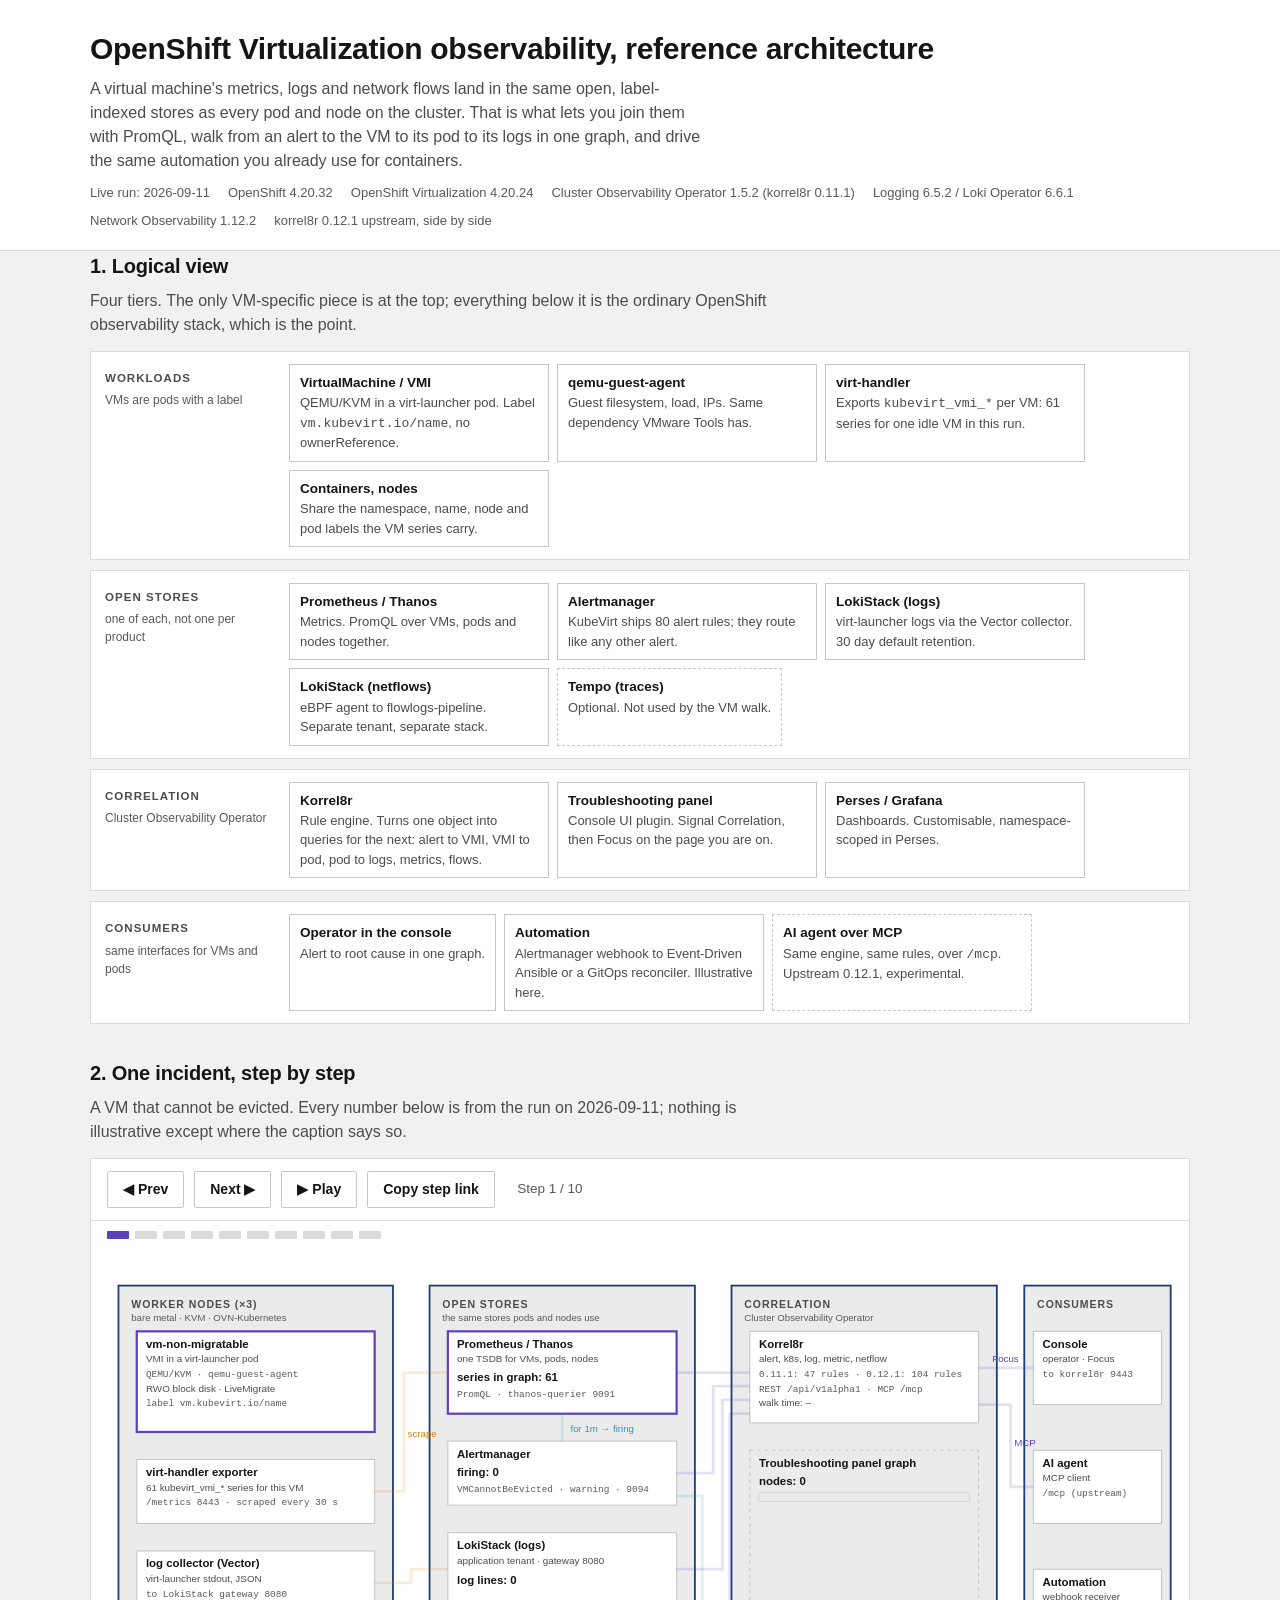
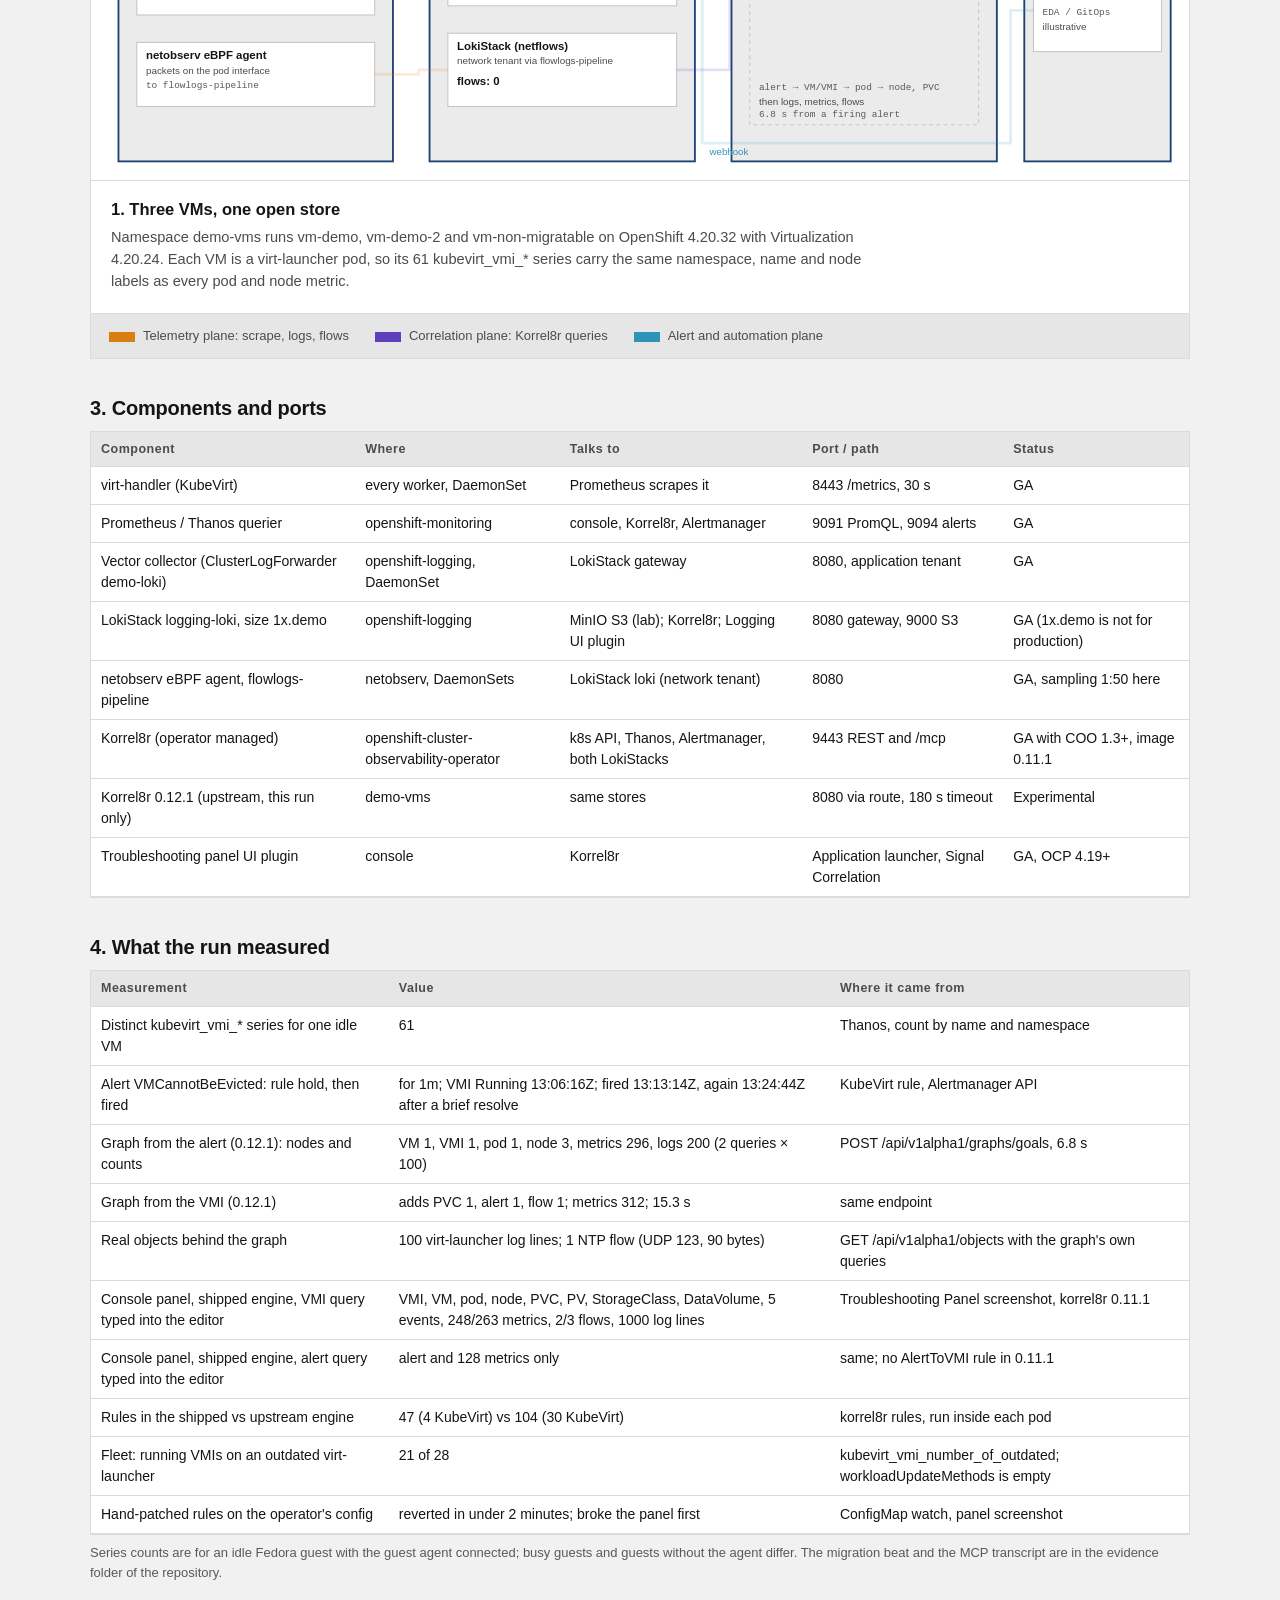
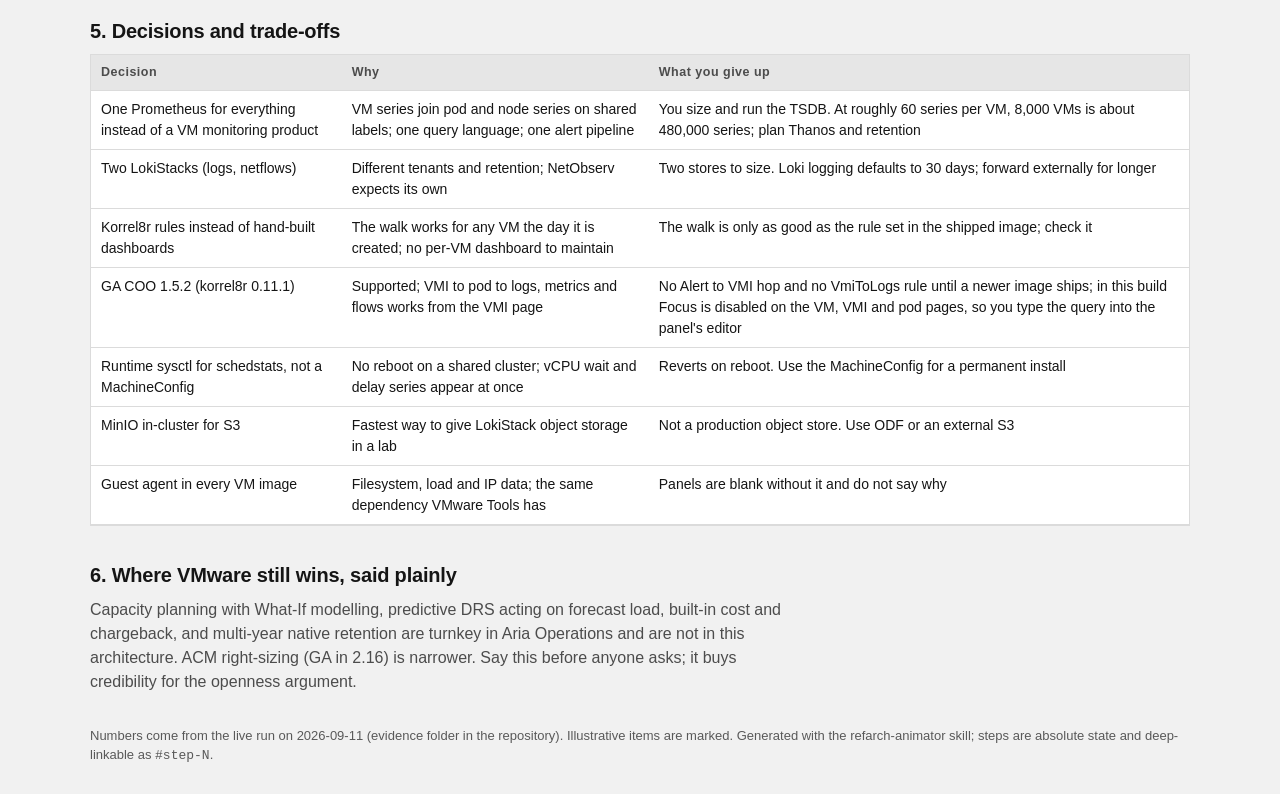
==== reference-architecture.html @ 1ad5bb25 "Run the demo end to end on a live cluster; add evidence, reference architecture, and corrections Bui" ====
<!doctype html>
<html lang="en">
<head>
<meta charset="utf-8">
<meta name="viewport" content="width=device-width, initial-scale=1">
<title>OpenShift Virtualization observability, reference architecture</title>
<style>
  /* fonts:begin */
  /* system font stack by default — scripts/embed_fonts.py --inject replaces this block */
  /* fonts:end */
  /* KEEP: tokens — light, then dark via media query, then explicit host-toggle overrides */
  :root {
    --bg:#F1F1F1; --surface:#FFFFFF; --band:#E6E6E6; --zone:#EBEBEB; --subzone:#F7F7F7;
    --ink:#151515; --ink2:#4C4C4C; --ink3:#595959; --line:#C7C7C7; --line-soft:#DBDBDB;
    --zone-a:#1D4174; --zone-b:#4CB6D6;
    --flow-1:#D97E13; --flow-2:#5E40BE; --flow-3:#2E93B8;
    --ok:#63993D; --meter-bg:#EAEAEA;
  }
  @media (prefers-color-scheme: dark) { :root {
    --bg:#1B1B1B; --surface:#292929; --band:#141414; --zone:#232323; --subzone:#1F1F1F;
    --ink:#F2F2F2; --ink2:#C7C7C7; --ink3:#A3A3A3; --line:#4D4D4D; --line-soft:#3A3A3A;
    --zone-a:#6B93CB; --zone-b:#4CB6D6;
    --flow-1:#FAAA4F; --flow-2:#9B85E8; --flow-3:#5BC0DE;
    --ok:#8CC152; --meter-bg:#333333;
  } }
  :root[data-theme="light"] {
    --bg:#F1F1F1; --surface:#FFFFFF; --band:#E6E6E6; --zone:#EBEBEB; --subzone:#F7F7F7;
    --ink:#151515; --ink2:#4C4C4C; --ink3:#595959; --line:#C7C7C7; --line-soft:#DBDBDB;
    --zone-a:#1D4174; --zone-b:#4CB6D6;
    --flow-1:#D97E13; --flow-2:#5E40BE; --flow-3:#2E93B8;
    --ok:#63993D; --meter-bg:#EAEAEA;
  }
  :root[data-theme="dark"] {
    --bg:#1B1B1B; --surface:#292929; --band:#141414; --zone:#232323; --subzone:#1F1F1F;
    --ink:#F2F2F2; --ink2:#C7C7C7; --ink3:#A3A3A3; --line:#4D4D4D; --line-soft:#3A3A3A;
    --zone-a:#6B93CB; --zone-b:#4CB6D6;
    --flow-1:#FAAA4F; --flow-2:#9B85E8; --flow-3:#5BC0DE;
    --ok:#8CC152; --meter-bg:#333333;
  }

  * { box-sizing:border-box; }
  body { margin:0; background:var(--bg); color:var(--ink); font-size:16px; line-height:1.5;
    font-family:-apple-system,'Segoe UI',Roboto,'Noto Sans',sans-serif; }
  .mono { font-family:ui-monospace,'Cascadia Mono',Menlo,Consolas,monospace; }
  .shell { max-width:1140px; margin:0 auto; padding:0 20px; }
  header { background:var(--surface); border-bottom:1px solid var(--line-soft); padding:26px 0 20px; }
  h1 { font-size:clamp(22px,3.5vw,30px); margin:0 0 6px; letter-spacing:-0.01em; }
  .sub { color:var(--ink2); margin:0; max-width:70ch; }
  main { padding:28px 0 48px; }

  .player { background:var(--surface); border:1px solid var(--line-soft); }
  .controls { display:flex; flex-wrap:wrap; align-items:center; gap:10px; padding:12px 16px;
    border-bottom:1px solid var(--line-soft); }
  .controls button { font:inherit; font-weight:700; font-size:14px; background:var(--surface);
    color:var(--ink); border:1px solid var(--line); padding:7px 15px; cursor:pointer; border-radius:2px; }
  .controls button:hover { border-color:var(--ink2); }
  .controls button:focus-visible { outline:2px solid var(--flow-3); outline-offset:2px; }
  .stepnum { font-size:13.5px; color:var(--ink3); min-width:90px; text-align:center;
    font-variant-numeric:tabular-nums; }
  .dots { display:flex; flex-wrap:wrap; gap:6px; padding:10px 16px; }
  .dots button { width:22px; height:8px; padding:0; border:none; background:var(--line-soft);
    cursor:pointer; border-radius:1px; }
  .dots button[aria-current="true"] { background:var(--flow-2); }
  .dots button:focus-visible { outline:2px solid var(--flow-3); }

  .stagewrap { overflow-x:auto; }
  .stagewrap svg { display:block; min-width:1000px; width:100%; height:auto; }
  svg text { font-family:inherit; fill:var(--ink); }
  .zone   { fill:var(--zone); stroke:var(--zone-a); stroke-width:2; }
  .subz   { fill:var(--subzone); stroke:var(--zone-b); stroke-width:1.6; }
  .zlabel { font-size:11.5px; font-weight:700; letter-spacing:0.09em; fill:var(--ink2); }
  .zsub   { font-size:10.5px; fill:var(--ink3); }
  .node   { fill:var(--surface); stroke:var(--line); stroke-width:1.2; transition:stroke 0.3s; }
  .frame  { fill:none; stroke:var(--line); stroke-width:1.2; stroke-dasharray:4 4; transition:stroke 0.3s; }
  .ntitle { font-size:12.5px; font-weight:700; }
  .nsub   { font-size:10.8px; fill:var(--ink2); }
  .nport  { font-size:10.3px; fill:var(--ink3); }
  .counter { font-size:12.5px; font-weight:700; font-variant-numeric:tabular-nums; }
  .flow   { fill:none; stroke-width:3; stroke-linejoin:round; opacity:0.16; transition:opacity 0.3s; }
  .flow.on { opacity:1; }
  .flow.p1 { stroke:var(--flow-1); }
  .flow.p2 { stroke:var(--flow-2); }
  .flow.p3 { stroke:var(--flow-3); }
  .flabel { font-size:10.6px; }
  .flabel.p1 { fill:var(--flow-1); } .flabel.p2 { fill:var(--flow-2); } .flabel.p3 { fill:var(--flow-3); }
  .hot rect.node, rect.node.hot, .hot rect.frame { stroke:var(--flow-2); stroke-width:2.4; }
  .ghost { opacity:0; transition:opacity 0.4s; }
  .ghost.shown { opacity:1; }
  .chip { fill:color-mix(in srgb, var(--ok) 20%, var(--surface)); stroke:var(--ok); stroke-width:1.2; }
  .chiplabel { font-size:9.8px; fill:var(--ink2); }
  .meter-track { fill:var(--meter-bg); stroke:var(--line); stroke-width:0.6; }
  .meter-fill { fill:var(--flow-1); }
  .anim-dot.p1 { fill:var(--flow-1); } .anim-dot.p2 { fill:var(--flow-2); } .anim-dot.p3 { fill:var(--flow-3); }

  .caption { padding:16px 20px 20px; border-top:1px solid var(--line-soft); min-height:104px; }
  .caption .ct { font-weight:700; font-size:16.5px; margin:0 0 6px; }
  .caption .cb { font-size:14.6px; color:var(--ink2); margin:0; max-width:95ch; }
  .legendband { background:var(--band); border-top:1px solid var(--line-soft); display:flex;
    flex-wrap:wrap; gap:10px 26px; padding:12px 18px; font-size:13px; color:var(--ink2); }
  .legendband .sw { display:inline-block; width:26px; height:10px; margin-right:8px; vertical-align:middle; }
  footer { padding:18px 0 30px; font-size:13px; color:var(--ink3); }

  @media (prefers-reduced-motion: reduce) {
    .flow, .ghost, .node, .frame { transition:none; }
  }
  /* page additions (tokens only) */
  .meta { display:flex; flex-wrap:wrap; gap:8px 18px; margin:10px 0 0; font-size:13px; color:var(--ink3); }
  .meta span { white-space:nowrap; }
  h2 { font-size:20px; margin:34px 0 8px; letter-spacing:-0.01em; }
  h2:first-child { margin-top:0; }
  .lead { color:var(--ink2); margin:0 0 14px; max-width:80ch; }
  .tiers { display:grid; gap:10px; }
  .tier { background:var(--surface); border:1px solid var(--line-soft); padding:12px 14px; display:grid; grid-template-columns:170px 1fr; gap:14px; align-items:start; }
  .tier .tl { font-size:11.5px; font-weight:700; letter-spacing:0.09em; color:var(--ink2); padding-top:6px; }
  .tier .tl small { display:block; font-weight:400; letter-spacing:0; font-size:12px; color:var(--ink3); margin-top:4px; }
  .cards { display:flex; flex-wrap:wrap; gap:8px; }
  .card { border:1px solid var(--line); background:var(--surface); padding:8px 10px; min-width:150px; max-width:260px; font-size:13px; }
  .card b { display:block; font-size:13.5px; }
  .card span { color:var(--ink2); }
  .card.dashed { border-style:dashed; }
  table { border-collapse:collapse; width:100%; background:var(--surface); font-size:14px; }
  th, td { text-align:left; vertical-align:top; padding:8px 10px; border-bottom:1px solid var(--line-soft); }
  th { font-size:12.5px; letter-spacing:0.04em; color:var(--ink2); background:var(--band); }
  .tw { overflow-x:auto; border:1px solid var(--line-soft); }
  .note { font-size:13px; color:var(--ink3); margin:8px 0 0; }
  @media (max-width:720px) { .tier { grid-template-columns:1fr; } }
</style>
</head>
<body>

<header><div class="shell">
  <h1>OpenShift Virtualization observability, reference architecture</h1>
  <p class="sub">A virtual machine's metrics, logs and network flows land in the same open, label-indexed stores as every pod and node on the cluster. That is what lets you join them with PromQL, walk from an alert to the VM to its pod to its logs in one graph, and drive the same automation you already use for containers.</p>
  <div class="meta">
    <span>Live run: 2026-09-11</span><span>OpenShift 4.20.32</span><span>OpenShift Virtualization 4.20.24</span>
    <span>Cluster Observability Operator 1.5.2 (korrel8r 0.11.1)</span><span>Logging 6.5.2 / Loki Operator 6.6.1</span>
    <span>Network Observability 1.12.2</span><span>korrel8r 0.12.1 upstream, side by side</span>
  </div>
</div></header>

<main class="shell">

<h2>1. Logical view</h2>
<p class="lead">Four tiers. The only VM-specific piece is at the top; everything below it is the ordinary OpenShift observability stack, which is the point.</p>
<div class="tiers">
  <div class="tier"><div class="tl">WORKLOADS<small>VMs are pods with a label</small></div><div class="cards">
    <div class="card"><b>VirtualMachine / VMI</b><span>QEMU/KVM in a virt-launcher pod. Label <span class="mono">vm.kubevirt.io/name</span>, no ownerReference.</span></div>
    <div class="card"><b>qemu-guest-agent</b><span>Guest filesystem, load, IPs. Same dependency VMware Tools has.</span></div>
    <div class="card"><b>virt-handler</b><span>Exports <span class="mono">kubevirt_vmi_*</span> per VM: 61 series for one idle VM in this run.</span></div>
    <div class="card"><b>Containers, nodes</b><span>Share the namespace, name, node and pod labels the VM series carry.</span></div>
  </div></div>
  <div class="tier"><div class="tl">OPEN STORES<small>one of each, not one per product</small></div><div class="cards">
    <div class="card"><b>Prometheus / Thanos</b><span>Metrics. PromQL over VMs, pods and nodes together.</span></div>
    <div class="card"><b>Alertmanager</b><span>KubeVirt ships 80 alert rules; they route like any other alert.</span></div>
    <div class="card"><b>LokiStack (logs)</b><span>virt-launcher logs via the Vector collector. 30 day default retention.</span></div>
    <div class="card"><b>LokiStack (netflows)</b><span>eBPF agent to flowlogs-pipeline. Separate tenant, separate stack.</span></div>
    <div class="card dashed"><b>Tempo (traces)</b><span>Optional. Not used by the VM walk.</span></div>
  </div></div>
  <div class="tier"><div class="tl">CORRELATION<small>Cluster Observability Operator</small></div><div class="cards">
    <div class="card"><b>Korrel8r</b><span>Rule engine. Turns one object into queries for the next: alert to VMI, VMI to pod, pod to logs, metrics, flows.</span></div>
    <div class="card"><b>Troubleshooting panel</b><span>Console UI plugin. Signal Correlation, then Focus on the page you are on.</span></div>
    <div class="card"><b>Perses / Grafana</b><span>Dashboards. Customisable, namespace-scoped in Perses.</span></div>
  </div></div>
  <div class="tier"><div class="tl">CONSUMERS<small>same interfaces for VMs and pods</small></div><div class="cards">
    <div class="card"><b>Operator in the console</b><span>Alert to root cause in one graph.</span></div>
    <div class="card"><b>Automation</b><span>Alertmanager webhook to Event-Driven Ansible or a GitOps reconciler. Illustrative here.</span></div>
    <div class="card dashed"><b>AI agent over MCP</b><span>Same engine, same rules, over <span class="mono">/mcp</span>. Upstream 0.12.1, experimental.</span></div>
  </div></div>
</div>

<h2>2. One incident, step by step</h2>
<p class="lead">A VM that cannot be evicted. Every number below is from the run on 2026-09-11; nothing is illustrative except where the caption says so.</p>
<div class="player">
  <div class="controls">
    <button id="btn-prev" aria-label="Previous step">◀ Prev</button>
    <button id="btn-next" aria-label="Next step">Next ▶</button>
    <button id="btn-play" aria-pressed="false" aria-label="Autoplay">▶ Play</button>
    <button id="btn-link" aria-label="Copy a direct link to this step">Copy step link</button>
    <span class="stepnum" id="stepnum">Step 1 / 10</span>
  </div>
  <div class="dots" id="stepdots" role="group" aria-label="Steps"></div>

  <div class="stagewrap">
  <svg id="stage" viewBox="0 0 1200 580" role="img" aria-label="Architecture stage: worker nodes, open stores, correlation, consumers">
    <rect class="zone" x="30" y="40" width="300" height="520"></rect>
    <text class="zlabel" x="44" y="64">WORKER NODES (×3)</text>
    <text class="zsub" x="44" y="79">bare metal · KVM · OVN-Kubernetes</text>

    <g id="b-vm"><rect class="node" x="50" y="90" width="260" height="110"></rect>
      <text class="ntitle" x="60" y="108">vm-non-migratable</text>
      <text class="nsub" x="60" y="124">VMI in a virt-launcher pod</text>
      <text class="nport mono" x="60" y="140">QEMU/KVM · qemu-guest-agent</text>
      <text class="nsub" x="60" y="156">RWO block disk · LiveMigrate</text>
      <text class="nport mono" x="60" y="172">label vm.kubevirt.io/name</text></g>

    <g id="b-vh"><rect class="node" x="50" y="230" width="260" height="70"></rect>
      <text class="ntitle" x="60" y="248">virt-handler exporter</text>
      <text class="nsub" x="60" y="264">61 kubevirt_vmi_* series for this VM</text>
      <text class="nport mono" x="60" y="280">/metrics 8443 · scraped every 30 s</text></g>

    <g id="b-col"><rect class="node" x="50" y="330" width="260" height="70"></rect>
      <text class="ntitle" x="60" y="348">log collector (Vector)</text>
      <text class="nsub" x="60" y="364">virt-launcher stdout, JSON</text>
      <text class="nport mono" x="60" y="380">to LokiStack gateway 8080</text></g>

    <g id="b-ebpf"><rect class="node" x="50" y="430" width="260" height="70"></rect>
      <text class="ntitle" x="60" y="448">netobserv eBPF agent</text>
      <text class="nsub" x="60" y="464">packets on the pod interface</text>
      <text class="nport mono" x="60" y="480">to flowlogs-pipeline</text></g>

    <rect class="zone" x="370" y="40" width="290" height="520"></rect>
    <text class="zlabel" x="384" y="64">OPEN STORES</text>
    <text class="zsub" x="384" y="79">the same stores pods and nodes use</text>

    <g id="b-prom"><rect class="node" x="390" y="90" width="250" height="90"></rect>
      <text class="ntitle" x="400" y="108">Prometheus / Thanos</text>
      <text class="nsub" x="400" y="124">one TSDB for VMs, pods, nodes</text>
      <text class="counter" x="400" y="144">series in graph: <tspan id="c-series">0</tspan></text>
      <text class="nport mono" x="400" y="162">PromQL · thanos-querier 9091</text></g>

    <g id="b-am"><rect class="node" x="390" y="210" width="250" height="70"></rect>
      <text class="ntitle" x="400" y="228">Alertmanager</text>
      <text class="counter" x="400" y="248">firing: <tspan id="c-alerts">0</tspan></text>
      <text class="nport mono" x="400" y="266">VMCannotBeEvicted · warning · 9094</text></g>

    <g id="b-loki"><rect class="node" x="390" y="310" width="250" height="80"></rect>
      <text class="ntitle" x="400" y="328">LokiStack (logs)</text>
      <text class="nsub" x="400" y="344">application tenant · gateway 8080</text>
      <text class="counter" x="400" y="366">log lines: <tspan id="c-logs">0</tspan></text></g>

    <g id="b-nflow"><rect class="node" x="390" y="420" width="250" height="80"></rect>
      <text class="ntitle" x="400" y="438">LokiStack (netflows)</text>
      <text class="nsub" x="400" y="454">network tenant via flowlogs-pipeline</text>
      <text class="counter" x="400" y="476">flows: <tspan id="c-flows">0</tspan></text></g>

    <rect class="zone" x="700" y="40" width="290" height="520"></rect>
    <text class="zlabel" x="714" y="64">CORRELATION</text>
    <text class="zsub" x="714" y="79">Cluster Observability Operator</text>

    <g id="b-k8r"><rect class="node" x="720" y="90" width="250" height="100"></rect>
      <text class="ntitle" x="730" y="108">Korrel8r</text>
      <text class="nsub" x="730" y="124">alert, k8s, log, metric, netflow</text>
      <text class="nport mono" x="730" y="140">0.11.1: 47 rules · 0.12.1: 104 rules</text>
      <text class="nport mono" x="730" y="156">REST /api/v1alpha1 · MCP /mcp</text>
      <text class="nsub" x="730" y="172">walk time: <tspan id="c-time">–</tspan></text></g>

    <g id="b-graph"><rect class="frame" x="720" y="220" width="250" height="300"></rect>
      <text class="ntitle" x="730" y="238">Troubleshooting panel graph</text>
      <text class="counter" x="730" y="258">nodes: <tspan id="c-nodes">0</tspan></text>
      <rect class="meter-track" x="730" y="266" width="230" height="10"></rect>
      <rect class="meter-fill" id="meter" x="730" y="266" width="0" height="10"></rect>
      <g id="g-c-alert" class="ghost"><rect class="chip" x="730" y="290" width="100" height="36"></rect><text class="chiplabel" x="738" y="313">alert</text></g>
      <g id="g-c-vmi" class="ghost"><rect class="chip" x="850" y="290" width="100" height="36"></rect><text class="chiplabel" x="858" y="313">VMI</text></g>
      <g id="g-c-pod" class="ghost"><rect class="chip" x="730" y="335" width="100" height="36"></rect><text class="chiplabel" x="738" y="358">pod</text></g>
      <g id="g-c-node" class="ghost"><rect class="chip" x="850" y="335" width="100" height="36"></rect><text class="chiplabel" x="858" y="358">node</text></g>
      <g id="g-c-pvc" class="ghost"><rect class="chip" x="730" y="380" width="100" height="36"></rect><text class="chiplabel" x="738" y="403">PVC</text></g>
      <g id="g-c-logs" class="ghost"><rect class="chip" x="850" y="380" width="100" height="36"></rect><text class="chiplabel" x="858" y="403">logs 100</text></g>
      <g id="g-c-metrics" class="ghost"><rect class="chip" x="730" y="425" width="100" height="36"></rect><text class="chiplabel" x="738" y="448">metrics 296</text></g>
      <g id="g-c-flows" class="ghost"><rect class="chip" x="850" y="425" width="100" height="36"></rect><text class="chiplabel" x="858" y="448">flow 1</text></g>
      <text class="nport mono" x="730" y="482">alert → VM/VMI → pod → node, PVC</text>
      <text class="nsub" x="730" y="498">then logs, metrics, flows</text>
      <text class="nport mono" x="730" y="512">6.8 s from a firing alert</text></g>

    <rect class="zone" x="1020" y="40" width="160" height="520"></rect>
    <text class="zlabel" x="1034" y="64">CONSUMERS</text>

    <g id="b-console"><rect class="node" x="1030" y="90" width="140" height="80"></rect>
      <text class="ntitle" x="1040" y="108">Console</text>
      <text class="nsub" x="1040" y="124">operator · Focus</text>
      <text class="nport mono" x="1040" y="140">to korrel8r 9443</text></g>

    <g id="b-agent"><rect class="node" x="1030" y="220" width="140" height="80"></rect>
      <text class="ntitle" x="1040" y="238">AI agent</text>
      <text class="nsub" x="1040" y="254">MCP client</text>
      <text class="nport mono" x="1040" y="270">/mcp (upstream)</text></g>

    <g id="b-auto"><rect class="node" x="1030" y="350" width="140" height="90"></rect>
      <text class="ntitle" x="1040" y="368">Automation</text>
      <text class="nsub" x="1040" y="384">webhook receiver</text>
      <text class="nport mono" x="1040" y="400">EDA / GitOps</text>
      <text class="nsub" x="1040" y="416">illustrative</text></g>

    <path class="flow p1" id="f-scrape" d="M310,265 H342 V135 H390"></path>
    <text class="flabel p1" x="346" y="205">scrape</text>
    <path class="flow p1" id="f-logs"   d="M310,365 H350 V350 H390"></path>
    <path class="flow p1" id="f-flows"  d="M310,465 H358 V460 H390"></path>
    <path class="flow p3" id="f-alert"  d="M515,180 V210"></path>
    <text class="flabel p3" x="524" y="200">for 1m → firing</text>
    <path class="flow p2" id="f-k8r-prom"  d="M720,135 H640"></path>
    <path class="flow p2" id="f-k8r-am"    d="M720,150 H680 V245 H640"></path>
    <path class="flow p2" id="f-k8r-loki"  d="M720,165 H690 V350 H640"></path>
    <path class="flow p2" id="f-k8r-nflow" d="M720,180 H698 V460 H640"></path>
    <path class="flow p2" id="f-console" d="M1030,130 H970"></path>
    <text class="flabel p2" x="985" y="124">Focus</text>
    <path class="flow p2" id="f-mcp"     d="M1030,260 H1005 V170 H970"></path>
    <text class="flabel p2" x="1009" y="215">MCP</text>
    <path class="flow p3" id="f-auto"    d="M640,270 H668 V540 H1005 V395 H1030"></path>
    <text class="flabel p3" x="676" y="553">webhook</text>
  </svg>
  </div>

  <div class="caption" aria-live="polite">
    <p class="ct" id="cap-title"></p>
    <p class="cb" id="cap-body"></p>
  </div>
  <div class="legendband">
    <span><span class="sw" style="background:var(--flow-1)"></span>Telemetry plane: scrape, logs, flows</span>
    <span><span class="sw" style="background:var(--flow-2)"></span>Correlation plane: Korrel8r queries</span>
    <span><span class="sw" style="background:var(--flow-3)"></span>Alert and automation plane</span>
  </div>
</div>

<h2>3. Components and ports</h2>
<div class="tw"><table>
<tr><th>Component</th><th>Where</th><th>Talks to</th><th>Port / path</th><th>Status</th></tr>
<tr><td>virt-handler (KubeVirt)</td><td>every worker, DaemonSet</td><td>Prometheus scrapes it</td><td>8443 /metrics, 30 s</td><td>GA</td></tr>
<tr><td>Prometheus / Thanos querier</td><td>openshift-monitoring</td><td>console, Korrel8r, Alertmanager</td><td>9091 PromQL, 9094 alerts</td><td>GA</td></tr>
<tr><td>Vector collector (ClusterLogForwarder demo-loki)</td><td>openshift-logging, DaemonSet</td><td>LokiStack gateway</td><td>8080, application tenant</td><td>GA</td></tr>
<tr><td>LokiStack logging-loki, size 1x.demo</td><td>openshift-logging</td><td>MinIO S3 (lab); Korrel8r; Logging UI plugin</td><td>8080 gateway, 9000 S3</td><td>GA (1x.demo is not for production)</td></tr>
<tr><td>netobserv eBPF agent, flowlogs-pipeline</td><td>netobserv, DaemonSets</td><td>LokiStack loki (network tenant)</td><td>8080</td><td>GA, sampling 1:50 here</td></tr>
<tr><td>Korrel8r (operator managed)</td><td>openshift-cluster-observability-operator</td><td>k8s API, Thanos, Alertmanager, both LokiStacks</td><td>9443 REST and /mcp</td><td>GA with COO 1.3+, image 0.11.1</td></tr>
<tr><td>Korrel8r 0.12.1 (upstream, this run only)</td><td>demo-vms</td><td>same stores</td><td>8080 via route, 180 s timeout</td><td>Experimental</td></tr>
<tr><td>Troubleshooting panel UI plugin</td><td>console</td><td>Korrel8r</td><td>Application launcher, Signal Correlation</td><td>GA, OCP 4.19+</td></tr>
</table></div>

<h2>4. What the run measured</h2>
<div class="tw"><table>
<tr><th>Measurement</th><th>Value</th><th>Where it came from</th></tr>
<tr><td>Distinct kubevirt_vmi_* series for one idle VM</td><td>61</td><td>Thanos, count by name and namespace</td></tr>
<tr><td>Alert VMCannotBeEvicted: rule hold, then fired</td><td>for 1m; VMI Running 13:06:16Z; fired 13:13:14Z, again 13:24:44Z after a brief resolve</td><td>KubeVirt rule, Alertmanager API</td></tr>
<tr><td>Graph from the alert (0.12.1): nodes and counts</td><td>VM 1, VMI 1, pod 1, node 3, metrics 296, logs 200 (2 queries × 100)</td><td>POST /api/v1alpha1/graphs/goals, 6.8 s</td></tr>
<tr><td>Graph from the VMI (0.12.1)</td><td>adds PVC 1, alert 1, flow 1; metrics 312; 15.3 s</td><td>same endpoint</td></tr>
<tr><td>Real objects behind the graph</td><td>100 virt-launcher log lines; 1 NTP flow (UDP 123, 90 bytes)</td><td>GET /api/v1alpha1/objects with the graph's own queries</td></tr>
<tr><td>Console panel, shipped engine, VMI query typed into the editor</td><td>VMI, VM, pod, node, PVC, PV, StorageClass, DataVolume, 5 events, 248/263 metrics, 2/3 flows, 1000 log lines</td><td>Troubleshooting Panel screenshot, korrel8r 0.11.1</td></tr>
<tr><td>Console panel, shipped engine, alert query typed into the editor</td><td>alert and 128 metrics only</td><td>same; no AlertToVMI rule in 0.11.1</td></tr>
<tr><td>Rules in the shipped vs upstream engine</td><td>47 (4 KubeVirt) vs 104 (30 KubeVirt)</td><td>korrel8r rules, run inside each pod</td></tr>
<tr><td>Fleet: running VMIs on an outdated virt-launcher</td><td>21 of 28</td><td>kubevirt_vmi_number_of_outdated; workloadUpdateMethods is empty</td></tr>
<tr><td>Hand-patched rules on the operator's config</td><td>reverted in under 2 minutes; broke the panel first</td><td>ConfigMap watch, panel screenshot</td></tr>
</table></div>
<p class="note">Series counts are for an idle Fedora guest with the guest agent connected; busy guests and guests without the agent differ. The migration beat and the MCP transcript are in the evidence folder of the repository.</p>

<h2>5. Decisions and trade-offs</h2>
<div class="tw"><table>
<tr><th>Decision</th><th>Why</th><th>What you give up</th></tr>
<tr><td>One Prometheus for everything instead of a VM monitoring product</td><td>VM series join pod and node series on shared labels; one query language; one alert pipeline</td><td>You size and run the TSDB. At roughly 60 series per VM, 8,000 VMs is about 480,000 series; plan Thanos and retention</td></tr>
<tr><td>Two LokiStacks (logs, netflows)</td><td>Different tenants and retention; NetObserv expects its own</td><td>Two stores to size. Loki logging defaults to 30 days; forward externally for longer</td></tr>
<tr><td>Korrel8r rules instead of hand-built dashboards</td><td>The walk works for any VM the day it is created; no per-VM dashboard to maintain</td><td>The walk is only as good as the rule set in the shipped image; check it</td></tr>
<tr><td>GA COO 1.5.2 (korrel8r 0.11.1)</td><td>Supported; VMI to pod to logs, metrics and flows works from the VMI page</td><td>No Alert to VMI hop and no VmiToLogs rule until a newer image ships; in this build Focus is disabled on the VM, VMI and pod pages, so you type the query into the panel's editor</td></tr>
<tr><td>Runtime sysctl for schedstats, not a MachineConfig</td><td>No reboot on a shared cluster; vCPU wait and delay series appear at once</td><td>Reverts on reboot. Use the MachineConfig for a permanent install</td></tr>
<tr><td>MinIO in-cluster for S3</td><td>Fastest way to give LokiStack object storage in a lab</td><td>Not a production object store. Use ODF or an external S3</td></tr>
<tr><td>Guest agent in every VM image</td><td>Filesystem, load and IP data; the same dependency VMware Tools has</td><td>Panels are blank without it and do not say why</td></tr>
</table></div>

<h2>6. Where VMware still wins, said plainly</h2>
<p class="lead">Capacity planning with What-If modelling, predictive DRS acting on forecast load, built-in cost and chargeback, and multi-year native retention are turnkey in Aria Operations and are not in this architecture. ACM right-sizing (GA in 2.16) is narrower. Say this before anyone asks; it buys credibility for the openness argument.</p>
</main>

<footer><div class="shell">Numbers come from the live run on 2026-09-11 (evidence folder in the repository). Illustrative items are marked. Generated with the refarch-animator skill; steps are absolute state and deep-linkable as <span class="mono">#step-N</span>.</div></footer>

<script>
(function () {
  'use strict';
  var $ = function (id) { return document.getElementById(id); };
  var reduced = window.matchMedia('(prefers-reduced-motion: reduce)').matches;

  // ===== EDIT: scenario state
  var NODES_MAX = 8, GHOSTS = ['g-c-alert', 'g-c-vmi', 'g-c-pod', 'g-c-node', 'g-c-pvc', 'g-c-logs', 'g-c-metrics', 'g-c-flows'];
  var HOT = ['b-vm', 'b-vh', 'b-col', 'b-ebpf', 'b-prom', 'b-am', 'b-loki', 'b-nflow', 'b-k8r', 'b-graph', 'b-console', 'b-agent', 'b-auto'];
  var ALL = GHOSTS;

  // Each step is ABSOLUTE state.
  var steps = [
    { t: 'Three VMs, one open store',
      b: 'Namespace demo-vms runs vm-demo, vm-demo-2 and vm-non-migratable on OpenShift 4.20.32 with Virtualization 4.20.24. Each VM is a virt-launcher pod, so its 61 kubevirt_vmi_* series carry the same namespace, name and node labels as every pod and node metric.',
      hot: ['b-vm', 'b-prom'], flows: [], alerts: 0, nodes: 0, series: 61, logs: 0, nflows: 0, time: '–', ghosts: [] },
    { t: 'The exporter says the VM cannot move',
      b: 'vm-non-migratable sits on a ReadWriteOnce block disk with evictionStrategy LiveMigrate. virt-handler exports kubevirt_vmi_non_evictable=1 for it and Prometheus scrapes it every 30 seconds, like any other target.',
      hot: ['b-vm', 'b-vh', 'b-prom'], flows: [['f-scrape', false]], alerts: 0, nodes: 0, series: 61, logs: 0, nflows: 0, time: '–', ghosts: [] },
    { t: 'The rule holds for a minute, then the alert fires',
      b: 'The shipped rule kubevirt_vmi_non_evictable × kubevirt_vmi_info{phase=running} == 1 stays true for one minute. VMCannotBeEvicted (warning) first fired at 13:13:14Z, seven minutes after the VMI reached Running (13:06:16Z); it resolved briefly and fired again at 13:24:44Z. Its name=vm-non-migratable and namespace=demo-vms labels are what the walk will use.',
      hot: ['b-prom', 'b-am'], flows: [['f-alert', false]], alerts: 1, nodes: 0, series: 61, logs: 0, nflows: 0, time: '–', ghosts: [] },
    { t: 'Logs and flows land in the same kind of store',
      b: 'Meanwhile the pod\'s logs go through the collector to LokiStack and its packets are seen by the eBPF agent and stored as flows in a second LokiStack. During the run, 100 log lines and one NTP flow (UDP 123, 90 bytes) were retrievable for this pod.',
      hot: ['b-vm', 'b-col', 'b-ebpf', 'b-loki', 'b-nflow'], flows: [['f-logs', false], ['f-flows', false]], alerts: 1, nodes: 0, series: 61, logs: 100, nflows: 1, time: '–', ghosts: [] },
    { t: 'Open the panel, resolve the alert',
      b: 'From the console, Signal Correlation asks Korrel8r to start at the alert. Rule AlertToVMI turns the alert\'s name and namespace labels into a VirtualMachineInstance query. One VMI found.',
      hot: ['b-console', 'b-k8r', 'b-am', 'b-graph'], flows: [['f-console', false], ['f-k8r-am', false]], alerts: 1, nodes: 2, series: 61, logs: 100, nflows: 1, time: '–', ghosts: ['g-c-alert', 'g-c-vmi'] },
    { t: 'Follow the label, not an ownerReference',
      b: 'virt-launcher pods carry vm.kubevirt.io/name=<vmi> but no ownerReference to the VMI, so VmiToPod is a KubeVirt-specific rule rather than the generic owner-follow rule. It finds the pod; VmiToNode and VmiToPVC add the node and the disk.',
      hot: ['b-k8r', 'b-graph', 'b-vm'], flows: [], alerts: 1, nodes: 5, series: 61, logs: 100, nflows: 1, time: '–', ghosts: ['g-c-alert', 'g-c-vmi', 'g-c-pod', 'g-c-node', 'g-c-pvc'] },
    { t: 'Fan out to metrics, logs and flows',
      b: 'PodToMetric, PodToLogs and K8sSrcToNetflow query the three stores with the pod\'s labels. Result: 296 metric series, 100 log lines and 1 flow attached to the same graph, 6.8 seconds from the alert to the last node.',
      hot: ['b-k8r', 'b-graph', 'b-prom', 'b-loki', 'b-nflow'], flows: [['f-k8r-prom', false], ['f-k8r-loki', false], ['f-k8r-nflow', false]], alerts: 1, nodes: 8, series: 296, logs: 100, nflows: 1, time: '6.8 s', ghosts: ALL },
    { t: 'The same alert can drive automation',
      b: 'Nothing in the alert path is VM-specific. Alertmanager can route VMCannotBeEvicted to a webhook receiver such as Event-Driven Ansible or a GitOps reconciler exactly as it would a pod alert. Illustrative: no receiver was wired in this run.',
      hot: ['b-am', 'b-auto'], flows: [['f-auto', false]], alerts: 1, nodes: 8, series: 296, logs: 100, nflows: 1, time: '6.8 s', ghosts: ALL },
    { t: 'An agent walks the same graph',
      b: 'Korrel8r exposes the same engine over MCP. An agent calls create_goals_graph with the alert as the start and gets back node classes with counts, then get_objects for the pod or the log lines. It follows rules; it does not guess. Upstream 0.12.1, experimental.',
      hot: ['b-agent', 'b-k8r', 'b-graph'], flows: [['f-mcp', false]], alerts: 1, nodes: 8, series: 296, logs: 100, nflows: 1, time: '6.8 s', ghosts: ALL },
    { t: 'Check the engine version before you promise the walk',
      b: 'The GA Cluster Observability Operator 1.5.2 ships korrel8r 0.11.1: 47 rules, four of them for KubeVirt (VmToVmi, VmiToPod, VmiToNode, VmToPVC). VMI to pod to logs, metrics and flows works when you type the VMI query into the panel\'s editor (Focus is disabled on the VM, VMI and pod pages in this build). AlertToVMI and VmiToLogs need 0.12.1 (104 rules, 30 for KubeVirt). Patching the operator\'s config by hand is reverted within two minutes.',
      hot: ['b-k8r'], flows: [], alerts: 1, nodes: 8, series: 296, logs: 100, nflows: 1, time: '6.8 s', ghosts: ALL }
  ];
  // ===== KEEP: player machinery — identical in every generated page =====
  var cur = 0, playing = false, playTimer = null, initialized = false;
  var stage = $('stage'), dotLayer = null, animHandle = null, animDots = [], tweenHandle = null;

  var dotsBox = $('stepdots');
  steps.forEach(function (s, i) {
    var b = document.createElement('button');
    b.setAttribute('aria-label', 'Step ' + (i + 1) + ': ' + s.t);
    b.addEventListener('click', function () { stopPlay(); go(i); });
    dotsBox.appendChild(b);
  });

  function clearDots() {
    if (animHandle) cancelAnimationFrame(animHandle);
    animHandle = null;
    animDots.forEach(function (d) { d.el.remove(); });
    animDots = [];
  }

  function startDots(flowSpecs) {
    clearDots();
    if (reduced || !flowSpecs.length) return;
    if (!dotLayer) {
      dotLayer = document.createElementNS('http://www.w3.org/2000/svg', 'g');
      stage.appendChild(dotLayer);
    }
    flowSpecs.forEach(function (spec, fi) {
      var path = $(spec[0]); if (!path) return;
      var len = path.getTotalLength();
      var plane = path.classList.contains('p1') ? 'p1' : (path.classList.contains('p3') ? 'p3' : 'p2');
      var n = Math.max(len < 120 ? 1 : 2, Math.min(4, Math.round(len / 140)));
      /* 90 px/s, but never faster than one loop per 1.4s — short edges
         otherwise recycle so fast they look like they're racing */
      var pxSpeed = Math.min(90, len / 1.4);
      for (var k = 0; k < n; k++) {
        var c = document.createElementNS('http://www.w3.org/2000/svg', 'circle');
        c.setAttribute('class', 'anim-dot ' + plane);
        c.setAttribute('r', '5');
        dotLayer.appendChild(c);
        animDots.push({ el: c, path: path, len: len, rev: !!spec[1], off: (k / n) + fi * 0.13, speed: pxSpeed / len });
      }
    });
    var last = performance.now();
    function tick(now) {
      var dt = (now - last) / 1000; last = now;
      animDots.forEach(function (d) {
        d.off = (d.off + d.speed * dt) % 1;
        var at = d.rev ? (1 - d.off) * d.len : d.off * d.len;
        var p = d.path.getPointAtLength(at);
        d.el.setAttribute('cx', p.x); d.el.setAttribute('cy', p.y);
      });
      animHandle = requestAnimationFrame(tick);
    }
    animHandle = requestAnimationFrame(tick);
  }

  function tweenNodes(target) {
    if (tweenHandle) cancelAnimationFrame(tweenHandle);
    var cEl = $('c-nodes'), mEl = $('meter');
    var from = parseInt(cEl.textContent.replace(/,/g, ''), 10) || 0;
    var t0 = performance.now(), dur = reduced ? 0 : 600;
    function frame(now) {
      var k = dur ? Math.min(1, (now - t0) / dur) : 1;
      var v = Math.round(from + (target - from) * k);
      cEl.textContent = v.toLocaleString('en-US');
      mEl.setAttribute('width', Math.max(0, Math.min(230, 230 * v / NODES_MAX)));
      tweenHandle = k < 1 ? requestAnimationFrame(frame) : null;
    }
    tweenHandle = requestAnimationFrame(frame);
  }

  function go(i) {
    cur = (i + steps.length) % steps.length;
    var s = steps[cur];
    $('stepnum').textContent = 'Step ' + (cur + 1) + ' / ' + steps.length;
    $('cap-title').textContent = (cur + 1) + '. ' + s.t;
    $('cap-body').textContent = s.b;
    Array.prototype.forEach.call(dotsBox.children, function (d, di) {
      if (di === cur) d.setAttribute('aria-current', 'true'); else d.removeAttribute('aria-current');
    });
    HOT.forEach(function (id) { $(id).classList.remove('hot'); });
    (s.hot || []).forEach(function (id) { $(id).classList.add('hot'); });
    document.querySelectorAll('#stage .flow').forEach(function (p) { p.classList.remove('on'); });
    (s.flows || []).forEach(function (spec) { var p = $(spec[0]); if (p) p.classList.add('on'); });
    tweenNodes(s.nodes);
    $('c-alerts').textContent = s.alerts;
    $('c-series').textContent = s.series;
    $('c-logs').textContent = s.logs;
    $('c-flows').textContent = s.nflows;
    $('c-time').textContent = s.time;
    GHOSTS.forEach(function (id) { $(id).classList.toggle('shown', (s.ghosts || []).indexOf(id) !== -1); });
    startDots(s.flows || []);
    if (initialized) {
      try { history.replaceState(null, '', '#step-' + (cur + 1)); } catch (err) {}
    }
  }

  function stopPlay() {
    playing = false;
    if (playTimer) clearInterval(playTimer);
    var b = $('btn-play');
    b.setAttribute('aria-pressed', 'false');
    b.textContent = '▶ Play';
  }
  $('btn-prev').addEventListener('click', function () { stopPlay(); go(cur - 1); });
  $('btn-next').addEventListener('click', function () { stopPlay(); go(cur + 1); });
  $('btn-play').addEventListener('click', function () {
    if (playing) { stopPlay(); return; }
    playing = true;
    this.setAttribute('aria-pressed', 'true');
    this.textContent = '⏸ Pause';
    if (cur === steps.length - 1) go(0);
    playTimer = setInterval(function () {
      if (cur === steps.length - 1) { stopPlay(); return; }
      go(cur + 1);
    }, 7000);
  });

  $('btn-link').addEventListener('click', function () {
    var self = this;
    var url = location.href.split('#')[0] + '#step-' + (cur + 1);
    try { history.replaceState(null, '', '#step-' + (cur + 1)); } catch (err) {}
    function done(ok) {
      self.textContent = ok ? 'Copied' : 'Link in address bar';
      setTimeout(function () { self.textContent = 'Copy step link'; }, 1600);
    }
    function fallback() {
      var ta = document.createElement('textarea');
      ta.value = url; ta.style.position = 'fixed'; ta.style.opacity = '0';
      document.body.appendChild(ta); ta.select();
      var ok = false;
      try { ok = document.execCommand('copy'); } catch (err) {}
      ta.remove(); done(ok);
    }
    if (navigator.clipboard && window.isSecureContext) {
      navigator.clipboard.writeText(url).then(function () { done(true); }, fallback);
    } else { fallback(); }
  });

  document.addEventListener('keydown', function (e) {
    if (e.key !== 'ArrowLeft' && e.key !== 'ArrowRight') return;
    if (e.altKey || e.ctrlKey || e.metaKey || e.shiftKey) return;
    var t = e.target;
    if (t && t.closest && t.closest('input, textarea, select, .stagewrap')) return;
    var r = document.querySelector('.player').getBoundingClientRect();
    if (r.bottom < 80 || r.top > window.innerHeight - 80) return;
    e.preventDefault();
    stopPlay();
    go(e.key === 'ArrowLeft' ? cur - 1 : cur + 1);
  });

  function applyHash() {
    var m = /^#step-(\d+)$/.exec(location.hash);
    if (!m) return;
    var n = Math.min(steps.length, Math.max(1, parseInt(m[1], 10)));
    stopPlay();
    go(n - 1);
    document.querySelector('.player').scrollIntoView();
  }

  go(0);
  initialized = true;
  applyHash();
  window.addEventListener('hashchange', applyHash);
})();
</script>
</body>
</html>
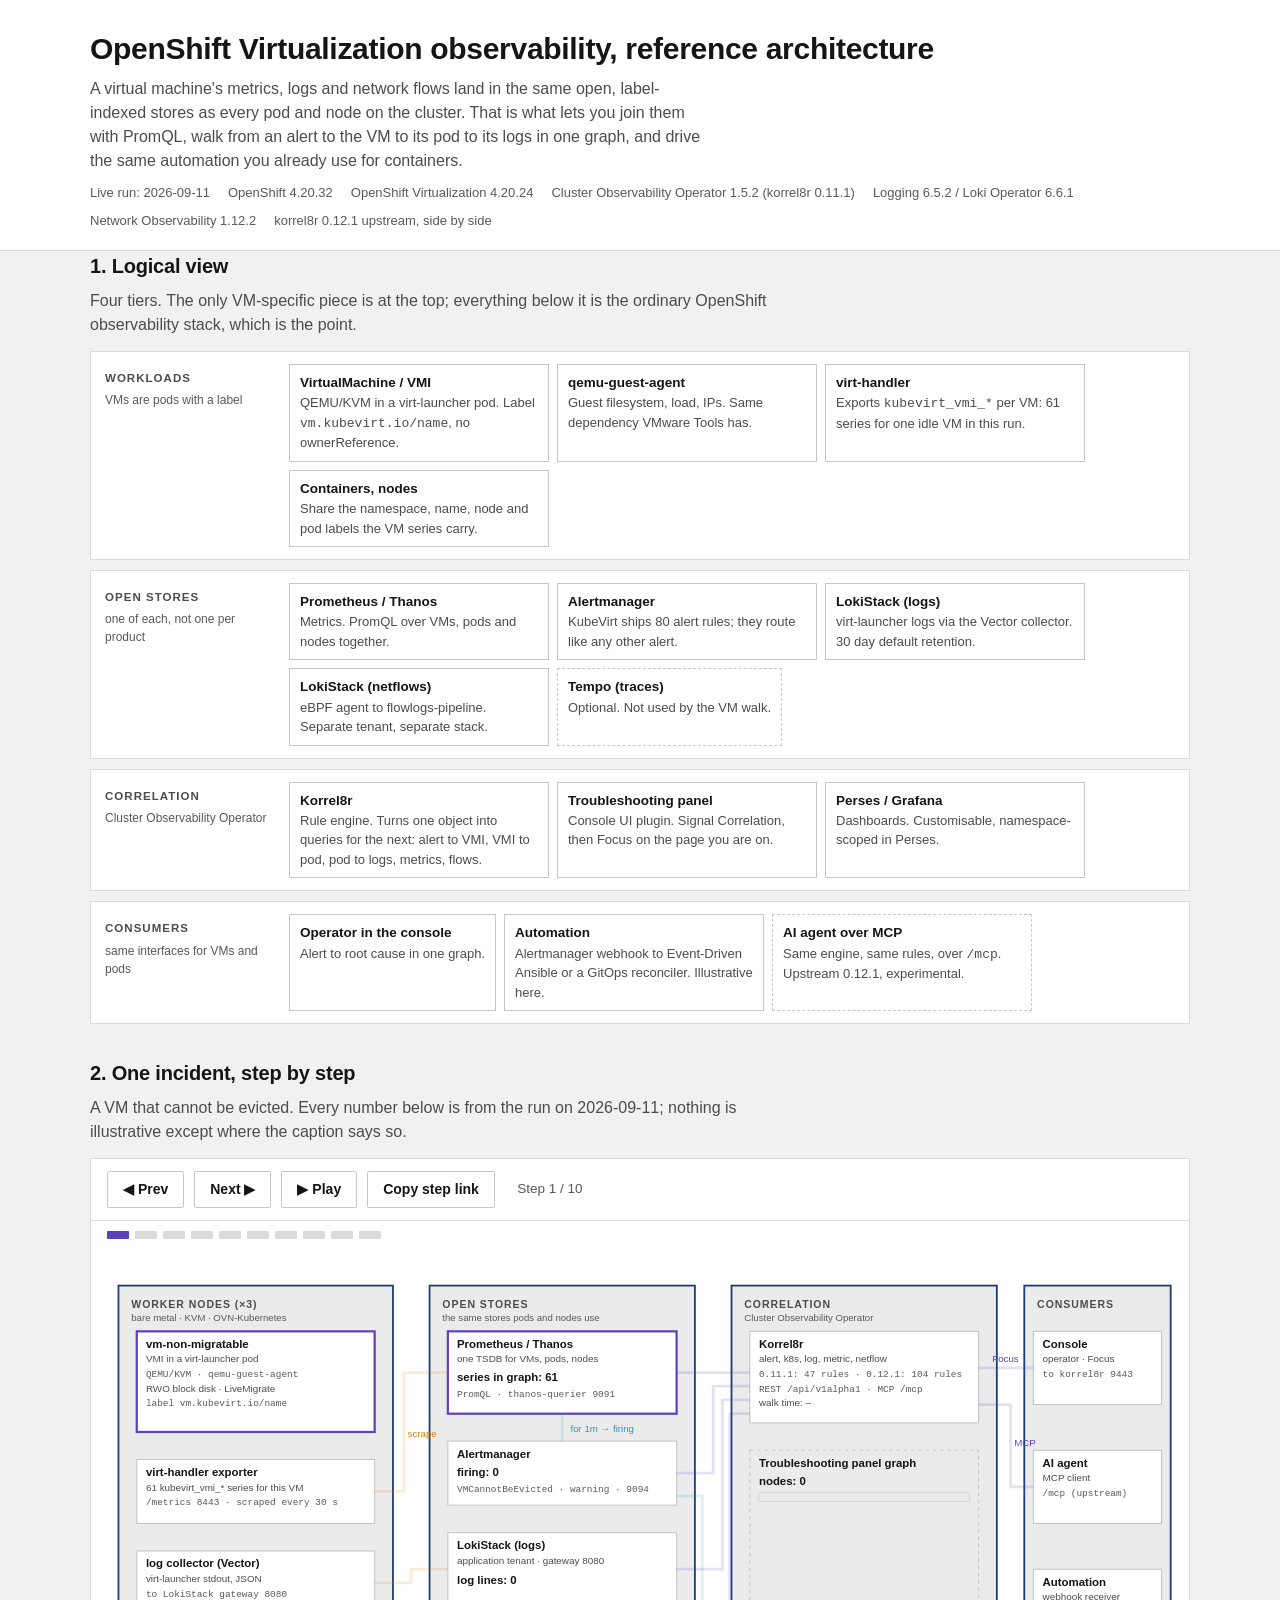
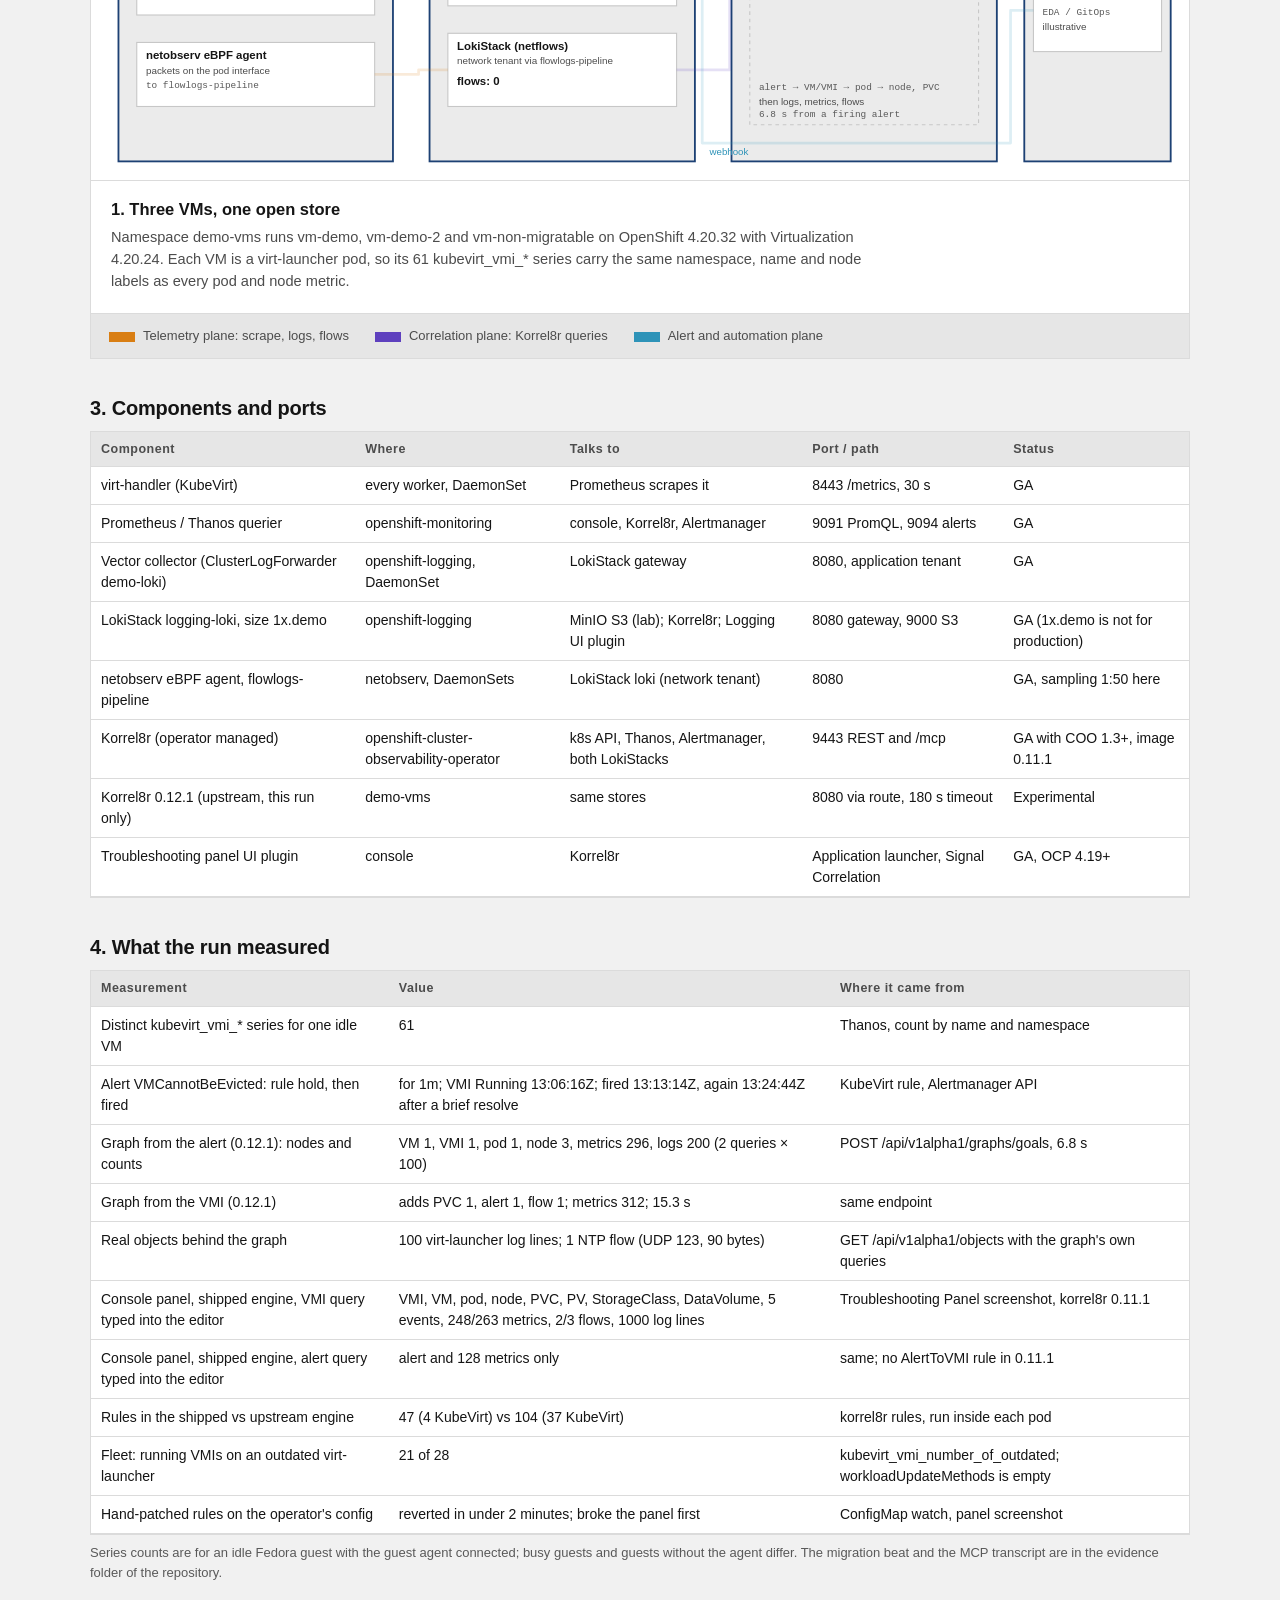
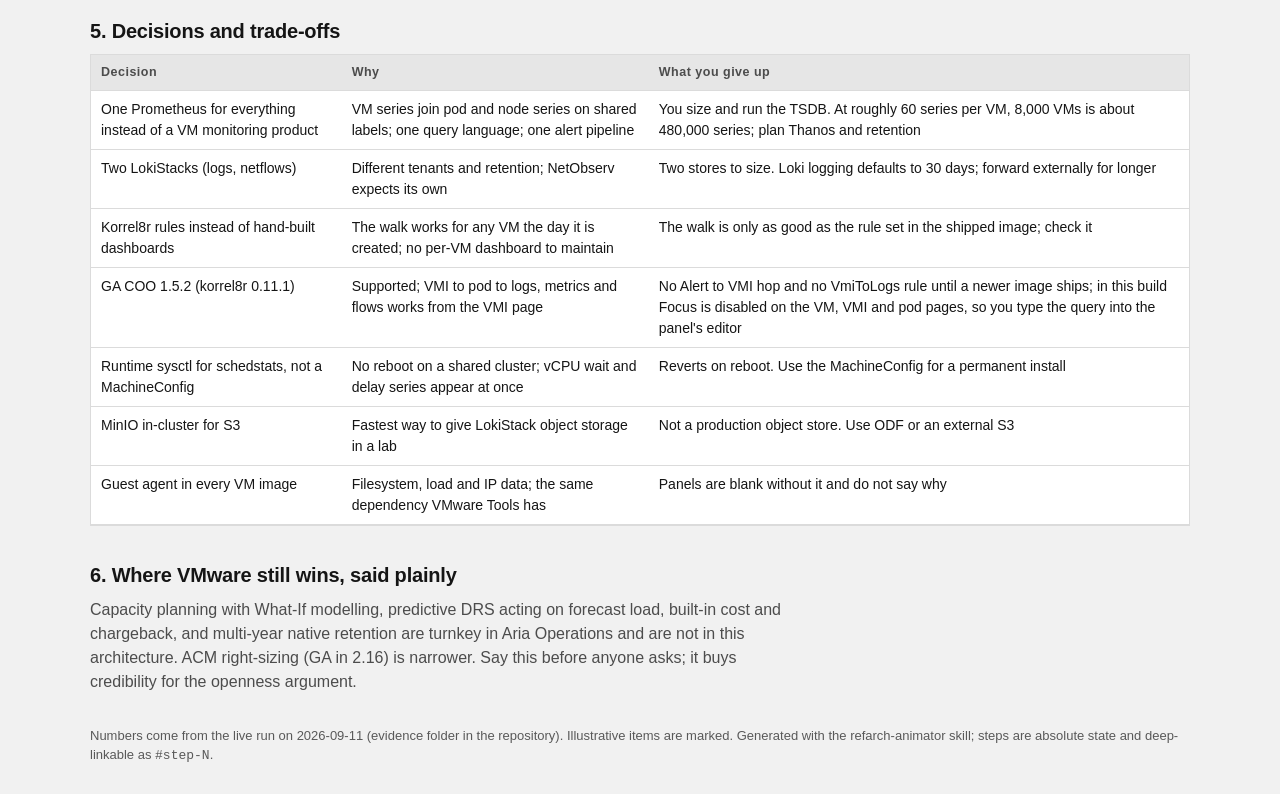
==== commit 07161b5c: "Use the evidence count (37) for KubeVirt rules everywhere Co-Authored-By: Claude Fable 5.1 <noreply@" ====
--- a/reference-architecture.html
+++ b/reference-architecture.html
@@ -333,7 +333,7 @@
 <tr><td>Real objects behind the graph</td><td>100 virt-launcher log lines; 1 NTP flow (UDP 123, 90 bytes)</td><td>GET /api/v1alpha1/objects with the graph's own queries</td></tr>
 <tr><td>Console panel, shipped engine, VMI query typed into the editor</td><td>VMI, VM, pod, node, PVC, PV, StorageClass, DataVolume, 5 events, 248/263 metrics, 2/3 flows, 1000 log lines</td><td>Troubleshooting Panel screenshot, korrel8r 0.11.1</td></tr>
 <tr><td>Console panel, shipped engine, alert query typed into the editor</td><td>alert and 128 metrics only</td><td>same; no AlertToVMI rule in 0.11.1</td></tr>
-<tr><td>Rules in the shipped vs upstream engine</td><td>47 (4 KubeVirt) vs 104 (30 KubeVirt)</td><td>korrel8r rules, run inside each pod</td></tr>
+<tr><td>Rules in the shipped vs upstream engine</td><td>47 (4 KubeVirt) vs 104 (37 KubeVirt)</td><td>korrel8r rules, run inside each pod</td></tr>
 <tr><td>Fleet: running VMIs on an outdated virt-launcher</td><td>21 of 28</td><td>kubevirt_vmi_number_of_outdated; workloadUpdateMethods is empty</td></tr>
 <tr><td>Hand-patched rules on the operator's config</td><td>reverted in under 2 minutes; broke the panel first</td><td>ConfigMap watch, panel screenshot</td></tr>
 </table></div>
@@ -398,7 +398,7 @@
       b: 'Korrel8r exposes the same engine over MCP. An agent calls create_goals_graph with the alert as the start and gets back node classes with counts, then get_objects for the pod or the log lines. It follows rules; it does not guess. Upstream 0.12.1, experimental.',
       hot: ['b-agent', 'b-k8r', 'b-graph'], flows: [['f-mcp', false]], alerts: 1, nodes: 8, series: 296, logs: 100, nflows: 1, time: '6.8 s', ghosts: ALL },
     { t: 'Check the engine version before you promise the walk',
-      b: 'The GA Cluster Observability Operator 1.5.2 ships korrel8r 0.11.1: 47 rules, four of them for KubeVirt (VmToVmi, VmiToPod, VmiToNode, VmToPVC). VMI to pod to logs, metrics and flows works when you type the VMI query into the panel\'s editor (Focus is disabled on the VM, VMI and pod pages in this build). AlertToVMI and VmiToLogs need 0.12.1 (104 rules, 30 for KubeVirt). Patching the operator\'s config by hand is reverted within two minutes.',
+      b: 'The GA Cluster Observability Operator 1.5.2 ships korrel8r 0.11.1: 47 rules, four of them for KubeVirt (VmToVmi, VmiToPod, VmiToNode, VmToPVC). VMI to pod to logs, metrics and flows works when you type the VMI query into the panel\'s editor (Focus is disabled on the VM, VMI and pod pages in this build). AlertToVMI and VmiToLogs need 0.12.1 (104 rules, 37 for KubeVirt). Patching the operator\'s config by hand is reverted within two minutes.',
       hot: ['b-k8r'], flows: [], alerts: 1, nodes: 8, series: 296, logs: 100, nflows: 1, time: '6.8 s', ghosts: ALL }
   ];
   // ===== KEEP: player machinery — identical in every generated page =====
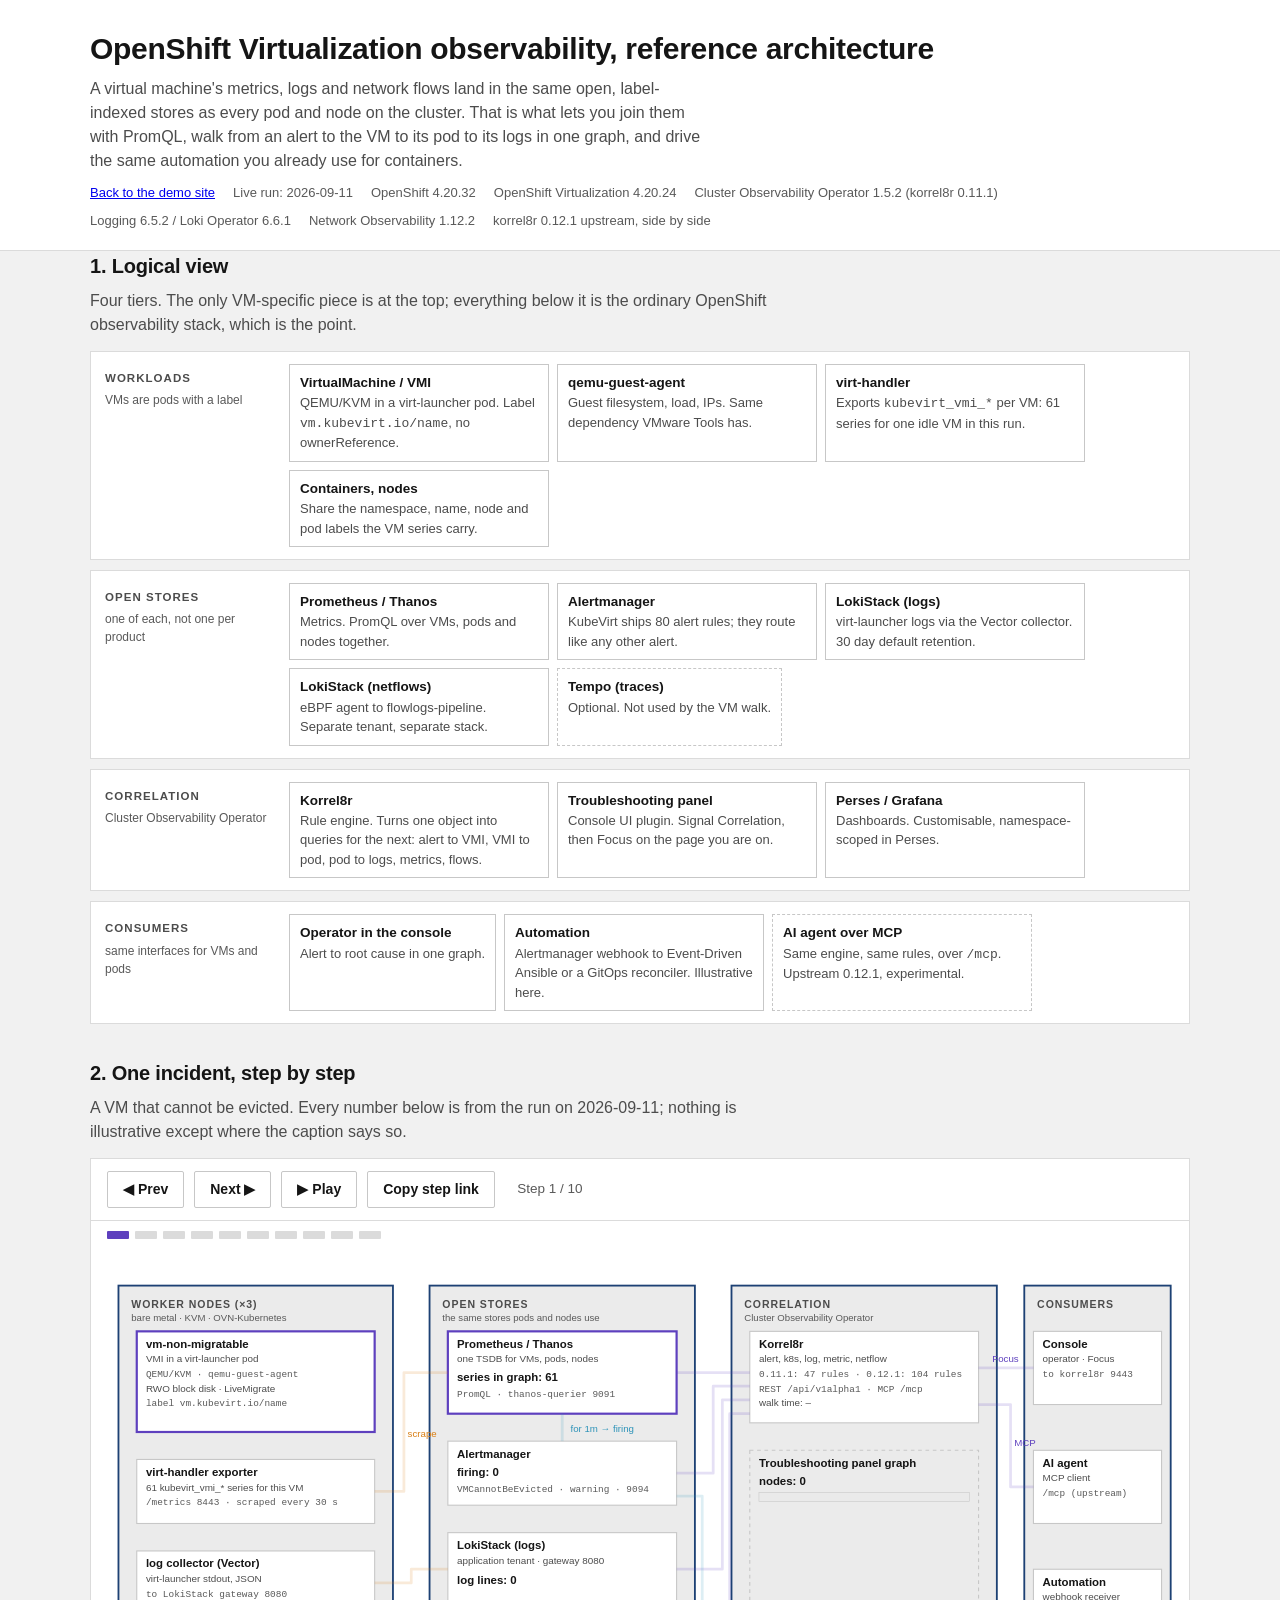
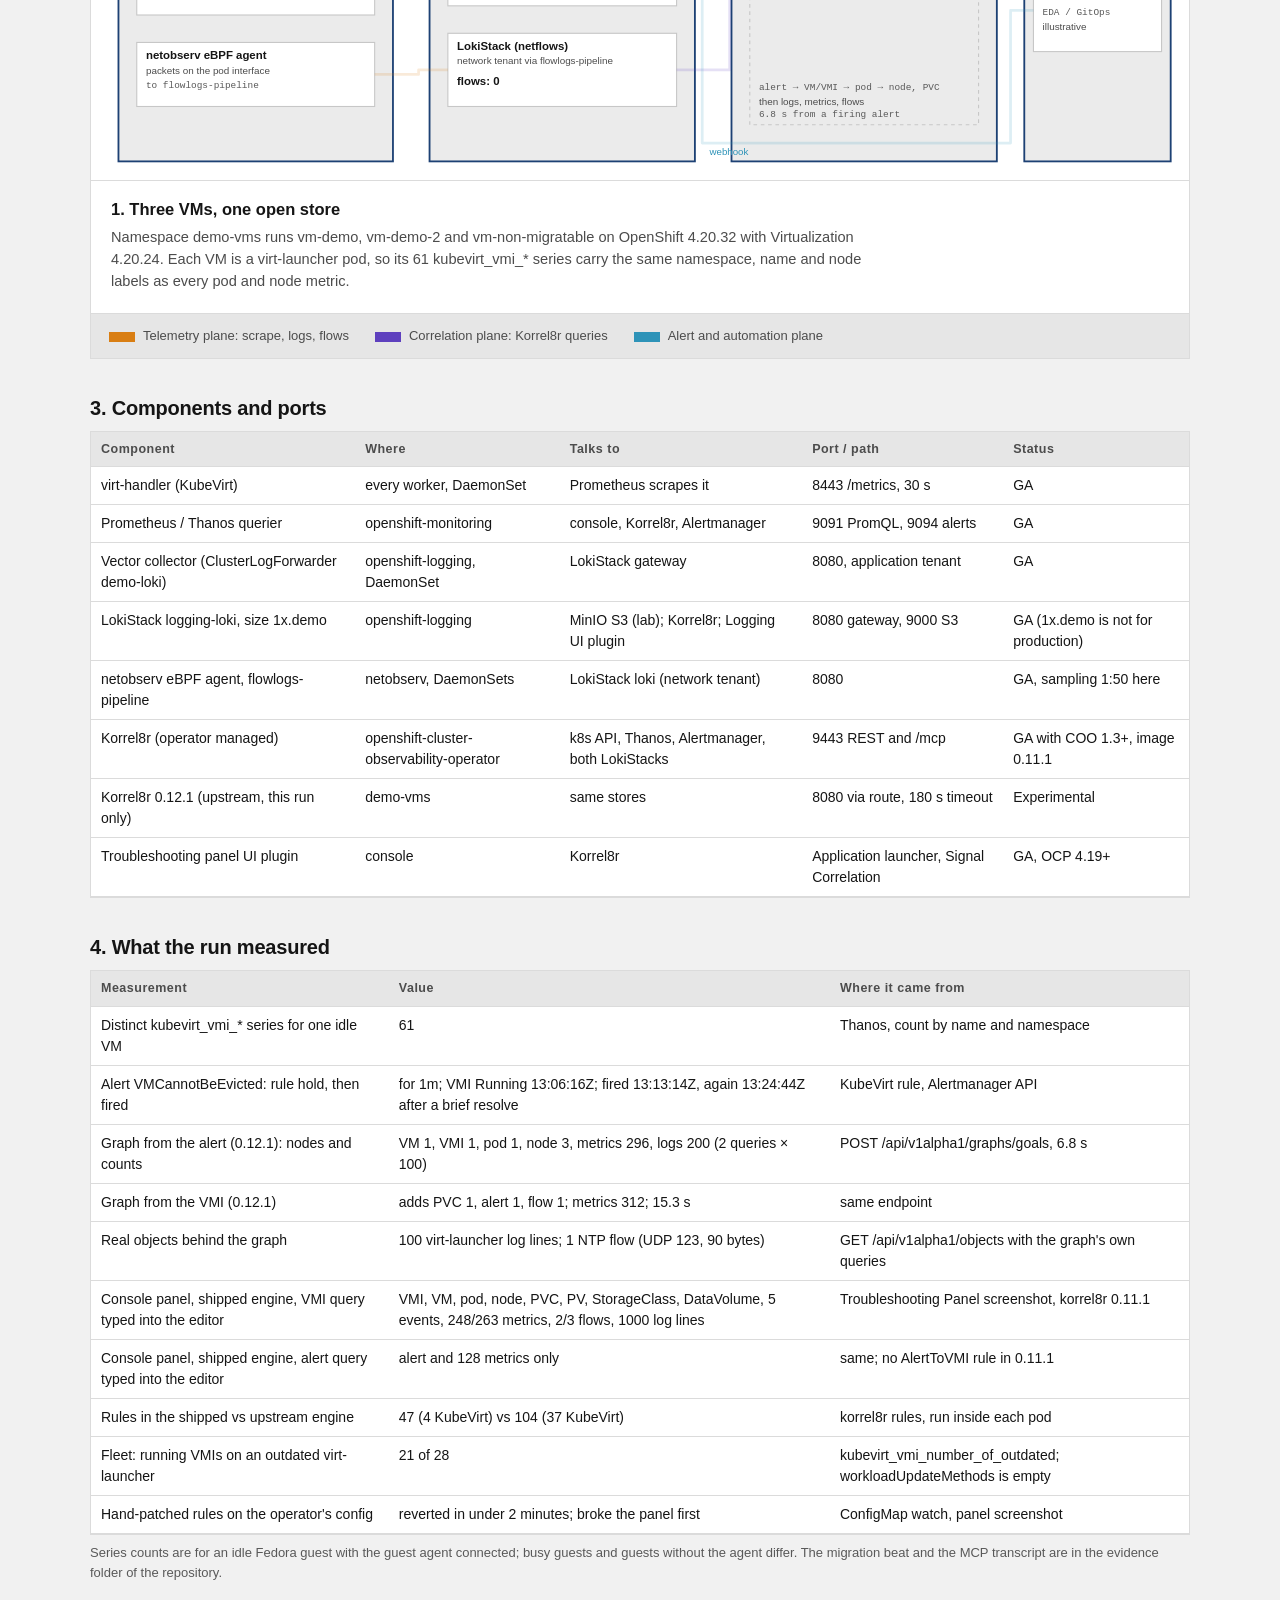
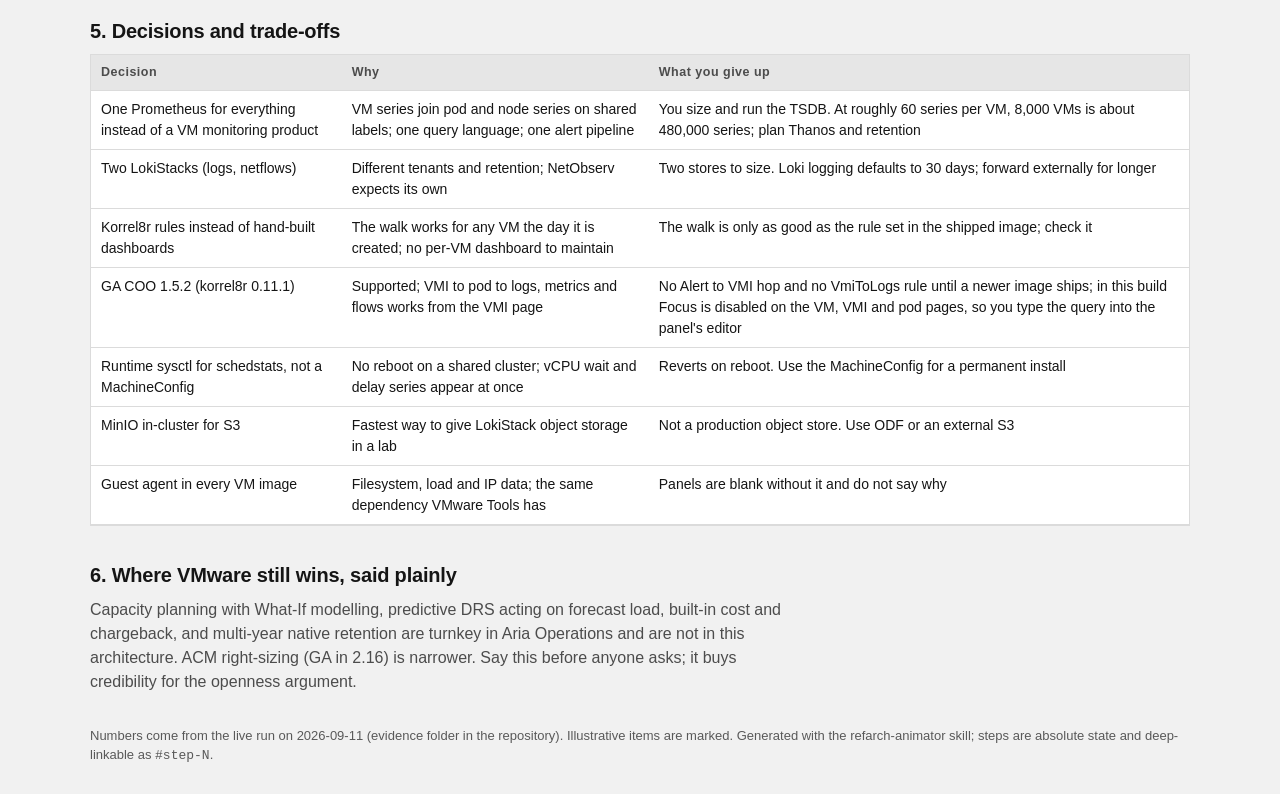
==== commit 176728a0: "Ideas page: 18 cloud-native ideas for VMs, what is hard, and the verified descheduler (DRS) entry; n" ====
--- a/reference-architecture.html
+++ b/reference-architecture.html
@@ -132,7 +132,7 @@
   <h1>OpenShift Virtualization observability, reference architecture</h1>
   <p class="sub">A virtual machine's metrics, logs and network flows land in the same open, label-indexed stores as every pod and node on the cluster. That is what lets you join them with PromQL, walk from an alert to the VM to its pod to its logs in one graph, and drive the same automation you already use for containers.</p>
   <div class="meta">
-    <span>Live run: 2026-09-11</span><span>OpenShift 4.20.32</span><span>OpenShift Virtualization 4.20.24</span>
+    <span><a href="index.html">Back to the demo site</a></span><span>Live run: 2026-09-11</span><span>OpenShift 4.20.32</span><span>OpenShift Virtualization 4.20.24</span>
     <span>Cluster Observability Operator 1.5.2 (korrel8r 0.11.1)</span><span>Logging 6.5.2 / Loki Operator 6.6.1</span>
     <span>Network Observability 1.12.2</span><span>korrel8r 0.12.1 upstream, side by side</span>
   </div>
